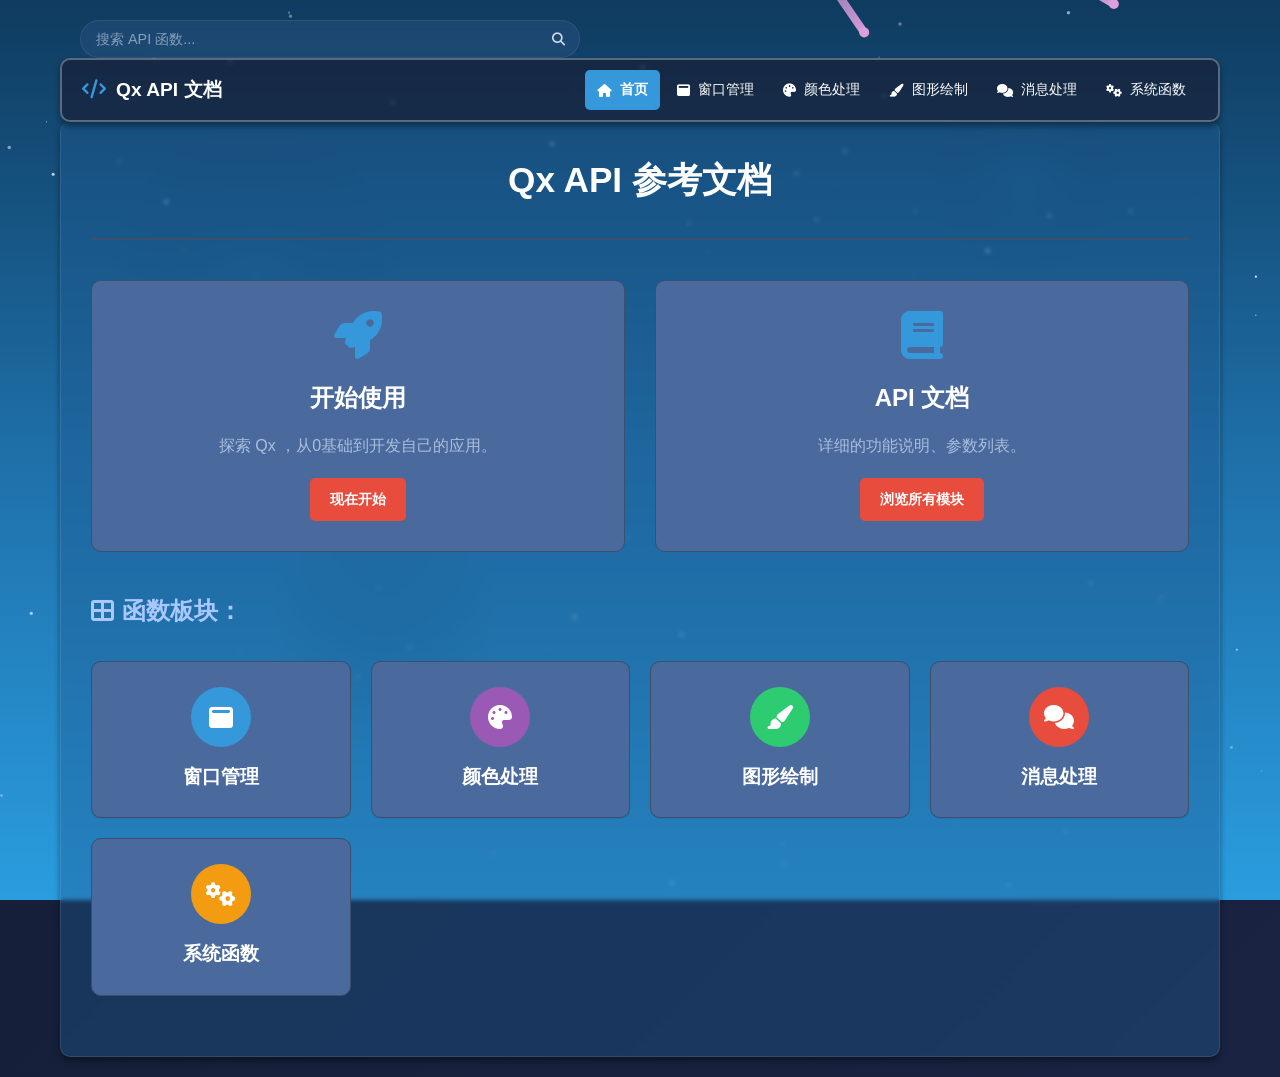
==== index.html @ e0a9a901 "Add files via upload" ====
<!DOCTYPE html>
<html lang="zh-CN">
<head>
    <meta charset="UTF-8">
    <meta name="viewport" content="width=device-width, initial-scale=1.0">
    <title>Qx  API 参考文档</title>
    <link rel="stylesheet" href="style.css">
    <link rel="stylesheet" href="https://cdnjs.cloudflare.com/ajax/libs/font-awesome/6.4.0/css/all.min.css">

    <script src="background.js"></script>
    <script src="script.js"></script>

</head>
<body>

    <!-- 添加背景画布 -->
    <div id="backgroundCanvasContainer" style="position: fixed; top: 0; left: 0; width: 100%; height: 100%; z-index: -1; overflow: hidden;">
        <canvas id="butterflyCanvas" style="display: block;"></canvas>
    </div>

    <div class="container">

        <!-- 搜索栏容器 -->
        <div class="nav-center">
            <div class="search-box">
                <input type="text" id="searchInput" placeholder="搜索 API 函数..."
                       onkeyup="searchAPI(event)"
                       onfocus="showSuggestions()"
                       onblur="hideSuggestions()">
                <button type="button" onclick="performSearch()" aria-label="搜索">
                    <i class="fas fa-search"></i>
                </button>
                <div class="search-suggestions" id="searchSuggestions"></div>
            </div>
        </div>

        <!-- 顶层导航 -->
        <div class="header-nav">
            <div class="nav-container">
                <div class="logo">
                    <i class="fas fa-code"></i>
                    <h1>Qx API 文档</h1>
                </div>
                <ul class="top-nav-links">
                    <li><a href="index.html" class="active"><i class="fas fa-home"></i>首页</a></li>
                    <li><a href="window.html"><i class="fas fa-window-maximize"></i>窗口管理</a></li>
                    <li><a href="color.html"><i class="fas fa-palette"></i>颜色处理</a></li>
                    <li><a href="graphics.html"><i class="fas fa-paint-brush"></i>图形绘制</a></li>
                    <li><a href="messages.html"><i class="fas fa-comments"></i>消息处理</a></li>
                    <li><a href="system.html"><i class="fas fa-cogs"></i>系统函数</a></li>
                </ul>
            </div>
        </div>



        <!-- 主内容区 -->
        <main class="main-content">
            <header class="page-header">
                <h1>Qx  API 参考文档</h1>
            </header>

            <section class="welcome-section">
                <div class="welcome-card">
                    <i class="fas fa-rocket"></i>
                    <h2>开始使用</h2>
                    <p>探索 Qx ，从0基础到开发自己的应用。</p>
                    <a href="#modules" class="btn-secondary">现在开始</a>
                </div>

                <div class="welcome-card">
                    <i class="fas fa-book"></i>
                    <h2>API 文档</h2>
                    <p>详细的功能说明、参数列表。</p>
                    <a href="#modules" class="btn-secondary">浏览所有模块</a>
                </div>
            </section>

            <section id="modules" class="modules-section">
                <h2><i class="fas fa-th-large"></i> 函数板块：</h2>

                <div class="module-grid">
                    <a href="window.html" class="module-card">
                        <div class="module-icon window">
                            <i class="fas fa-window-maximize"></i>
                        </div>
                        <h3>窗口管理</h3>
                    </a>

                    <a href="color.html" class="module-card">
                        <div class="module-icon" style="background: #9b59b6;">
                            <i class="fas fa-palette"></i>
                        </div>
                        <h3>颜色处理</h3>
                    </a>

                    <a href="graphics.html" class="module-card">
                        <div class="module-icon graphics">
                            <i class="fas fa-paint-brush"></i>
                        </div>
                        <h3>图形绘制</h3>
                    </a>

                    <a href="messages.html" class="module-card">
                        <div class="module-icon messages">
                            <i class="fas fa-comments"></i>
                        </div>
                        <h3>消息处理</h3>
                    </a>

                    <a href="system.html" class="module-card">
                        <div class="module-icon system">
                            <i class="fas fa-cogs"></i>
                        </div>
                        <h3>系统函数</h3>
                    </a>
                </div>
            </section>

        </main>
    </div>

    <script src="script.js"></script>
</body>
</html>
---- style.css ----
@font-face {
    font-family: 'QFont';
    src: url('./font.ttf') format('truetype');
    font-weight: normal;
    font-style: normal;
    font-display: swap;
}

:root {
    /* 深色主题配色 */
    --primary: #BEF0FF; /* 深蓝色背景 */
    --secondary: #3498db; /* 蓝色强调色 */
    --accent: #e74c3c; /* 红色警告/错误色 */
    --light: #4a6a9e; /* RGB(74, 106, 158) - 在深色模式下的变暗版本 */
    --dark: #2c3e6b; /* RGB(44, 62, 107) - 更深的卡片背景 */
    /* 文字颜色 */
    --text: #AAC8FF; /* 主要文字 */
    --text-secondary: #AABEDC; /* 次要文字 */
    --border: #3d4f6c; /* 调整边框颜色以匹配新卡片色 */

    --success: #2ecc71; /* 成功色 */
    --warning: #f39c12; /* 警告色 */
    --info: #17a2b8; /* 信息色 */
    --danger: #dc3545; /* 危险色 */
    /* 深色渐变背景 - 调整为与卡片更协调的色调 */
    --gradient-start: #121c33; /* 更深的蓝紫色 */
    --gradient-end: #1a2442; /* 与卡片同色系的深色 */
    /* 阴影 */
    --shadow-light: 0 2px 5px rgba(0, 0, 0, 0.3);
    --shadow-medium: 0 4px 6px rgba(0, 0, 0, 0.4);
    --shadow-heavy: 0 10px 20px rgba(0, 0, 0, 0.5);
    /* 搜索相关 - 调整为与卡片颜色协调 */
    --search-bg: rgba(74, 106, 158, 0.2);
    --search-focus-bg: rgba(74, 106, 158, 0.3);
    --search-border: rgba(74, 106, 158, 0.4);
    --search-placeholder: rgba(180, 200, 220, 0.7);
}

/* 基础样式重置 */
* {
    margin: 0;
    padding: 0;
    box-sizing: border-box;
}

body {
    font-family: 'QFont', -apple-system, BlinkMacSystemFont, 'Segoe UI', 'Microsoft YaHei', sans-serif;
    line-height: 1.6;
    color: var(--text);
    background: linear-gradient(135deg, var(--gradient-start) 0%, var(--gradient-end) 100%);
    min-height: 100vh;
    transition: all 0.3s ease;
}

.container {
    max-width: 1200px;
    margin: 0 auto;
    padding: 20px;
    display: flex;
    flex-direction: column;
    min-height: 100vh;
}

/* =============== 顶层导航栏样式 =============== */
.header-nav {
    background: rgba(26, 26, 46, 0.6); /* 半透明深色 */
    color: white;
    padding: 0;
    border-radius: 10px 10px 10px 10px;
    box-shadow: var(--shadow-medium);
    position: sticky;
    top: 20px;
    z-index: 1000;
    backdrop-filter: blur(2px);
    border: 2px solid rgba(255, 255, 255, 0.3);
}

.nav-container {
    max-width: 1200px;
    margin: 0 auto;
    padding: 0 20px;
    display: flex;
    justify-content: space-between;
    align-items: center;
    height: 60px;
}

.logo {
    display: flex;
    align-items: center;
    gap: 10px;
}

    .logo h1 {
        font-size: 1.2em;
        margin: 0;
        font-weight: 600;
        color: white;
    }

    .logo i {
        font-size: 1.2em;
        color: var(--secondary);
    }

/* 搜索栏容器 */
.nav-center {
    display: flex;
    flex: 1;
    justify-content: center;
    margin: 0 20px;
    max-width: 500px;
}

/* API搜索栏样式 */
.search-box {
    position: relative;
    width: 100%;
    max-width: 500px;
}

    .search-box input {
        width: 100%;
        padding: 10px 40px 10px 15px;
        background: var(--search-bg);
        border: 1px solid var(--search-border);
        border-radius: 25px;
        color: white;
        font-size: 0.9em;
        transition: all 0.3s ease;
        outline: none;
        font-family: 'QFont', -apple-system, BlinkMacSystemFont, 'Segoe UI', sans-serif;
        backdrop-filter: blur(5px);
    }

        .search-box input::placeholder {
            color: var(--search-placeholder);
        }

        .search-box input:focus {
            background: var(--search-focus-bg);
            border-color: var(--secondary);
            box-shadow: 0 0 0 2px rgba(52, 152, 219, 0.3);
        }

    .search-box button {
        position: absolute;
        right: 10px;
        top: 50%;
        transform: translateY(-50%);
        background: none;
        border: none;
        color: rgba(255, 255, 255, 0.8);
        cursor: pointer;
        padding: 5px;
        transition: color 0.3s;
    }

        .search-box button:hover {
            color: white;
        }

        .search-box button i {
            font-size: 1em;
        }

/* 搜索高亮效果 */
.search-highlight {
    position: relative;
    animation: searchPulse 2s ease-in-out;
    box-shadow: 0 0 0 3px rgba(52, 152, 219, 0.3) !important;
    z-index: 100;
}

@keyframes searchPulse {
    0% {
        box-shadow: 0 0 0 3px rgba(52, 152, 219, 0.3);
    }

    50% {
        box-shadow: 0 0 0 6px rgba(52, 152, 219, 0.5);
    }

    100% {
        box-shadow: 0 0 0 3px rgba(52, 152, 219, 0.3);
    }
}

/* 改进的搜索建议样式 */
.search-suggestion-item {
    display: block;
    padding: 12px 15px;
    text-decoration: none;
    color: var(--text);
    border-bottom: 1px solid rgba(255, 255, 255, 0.1);
    transition: all 0.3s ease;
    cursor: pointer;
}

    .search-suggestion-item:last-child {
        border-bottom: none;
    }

    .search-suggestion-item:hover,
    .search-suggestion-item.selected {
        background: linear-gradient(90deg, rgba(52, 152, 219, 0.2) 0%, rgba(52, 152, 219, 0.1) 50%, rgba(52, 152, 219, 0.05) 100%);
        border-left: 3px solid var(--secondary);
        padding-left: 12px;
    }

    .search-suggestion-item .suggestion-header {
        display: flex;
        justify-content: space-between;
        align-items: center;
        margin-bottom: 5px;
    }

    .search-suggestion-item .suggestion-name {
        font-weight: 600;
        color: white;
        font-size: 1em;
        margin: 0;
    }

    .search-suggestion-item .suggestion-category {
        font-size: 0.8em;
        color: var(--secondary);
        display: flex;
        align-items: center;
        gap: 5px;
        background: rgba(52, 152, 219, 0.1);
        padding: 2px 8px;
        border-radius: 10px;
    }

    .search-suggestion-item .suggestion-description {
        color: var(--text-secondary);
        font-size: 0.9em;
        margin-bottom: 5px;
        line-height: 1.4;
    }

    .search-suggestion-item .suggestion-signature {
        font-family: 'Consolas', 'Monaco', 'Courier New', monospace;
        color: var(--accent);
        font-size: 0.8em;
        opacity: 0.8;
        overflow: hidden;
        text-overflow: ellipsis;
        white-space: nowrap;
        background: rgba(0, 0, 0, 0.2);
        padding: 2px 6px;
        border-radius: 4px;
        border-left: 2px solid var(--accent);
    }

    .search-suggestion-item .highlight {
        background: linear-gradient(120deg, rgba(255, 193, 7, 0.3) 0%, rgba(255, 193, 7, 0.2) 100%);
        padding: 1px 4px;
        border-radius: 3px;
        color: #ffc107;
        font-weight: bold;
    }

.search-no-results {
    padding: 20px;
    text-align: center;
    color: var(--text-secondary);
    font-style: italic;
    display: flex;
    flex-direction: column;
    align-items: center;
    gap: 10px;
}

    .search-no-results i {
        font-size: 1.5em;
        color: var(--border);
        opacity: 0.6;
    }

/* 函数卡片添加ID用于跳转 */
.function-card {
    scroll-margin-top: 80px; /* 为固定导航栏留出空间 */
}

    .function-card[id]:target {
        animation: cardHighlight 2s ease-in-out;
    }

@keyframes cardHighlight {
    0% {
        box-shadow: 0 0 0 3px rgba(52, 152, 219, 0.3);
    }

    50% {
        box-shadow: 0 0 0 6px rgba(52, 152, 219, 0.5);
    }

    100% {
        box-shadow: 0 0 0 3px rgba(52, 152, 219, 0.3);
    }
}

/* 搜索建议下拉框 */
.search-suggestions {
    position: absolute;
    top: 100%;
    left: 0;
    right: 0;
    background: var(--dark);
    border-radius: 10px;
    box-shadow: var(--shadow-heavy);
    margin-top: 5px;
    z-index: 1001;
    display: none;
    max-height: 300px;
    overflow-y: auto;
    border: 1px solid var(--border);
    backdrop-filter: blur(3px);
}

.search-suggestion-item {
    display: block;
    padding: 12px 15px;
    text-decoration: none;
    color: var(--text);
    border-bottom: 1px solid var(--border);
    transition: all 0.3s ease;
}

    .search-suggestion-item:last-child {
        border-bottom: none;
    }

    .search-suggestion-item:hover {
        background: var(--light);
        transform: translateX(5px);
    }

.suggestion-name {
    font-weight: 600;
    color: white;
    margin-bottom: 4px;
    font-size: 1em;
}

    .suggestion-name .highlight {
        background-color: rgba(255, 193, 7, 0.3);
        padding: 0 2px;
        border-radius: 2px;
        color: var(--warning);
    }

.suggestion-description {
    color: var(--text-secondary);
    font-size: 0.9em;
    margin-bottom: 4px;
}

.suggestion-category {
    color: var(--secondary);
    font-size: 0.8em;
    display: flex;
    align-items: center;
    gap: 5px;
}

.search-no-results {
    padding: 15px;
    text-align: center;
    color: var(--text-secondary);
    font-style: italic;
}

.top-nav-links {
    display: flex;
    gap: 5px;
    list-style: none;
    margin: 0;
    padding: 0;
}

    .top-nav-links li {
        display: inline-block;
    }

    .top-nav-links a {
        color: white;
        text-decoration: none;
        padding: 8px 12px;
        border-radius: 5px;
        transition: all 0.3s ease;
        display: flex;
        align-items: center;
        gap: 8px;
        font-size: 0.9em;
    }

        .top-nav-links a:hover {
            background: rgba(255, 255, 255, 0.1);
            transform: translateY(-1px);
        }

        .top-nav-links a.active {
            background: var(--secondary);
            font-weight: 600;
        }

        .top-nav-links a i {
            font-size: 0.9em;
        }

/* 移动端导航适配 */
@media (max-width: 768px) {
    .nav-container {
        padding: 0 10px;
    }

    .logo h1 {
        font-size: 1em;
    }

    .top-nav-links a span {
        display: none;
    }

    .top-nav-links a {
        padding: 8px 10px;
    }

        .top-nav-links a i {
            font-size: 1.1em;
        }

    .nav-center {
        margin: 0 10px;
    }
}

/* =============== 主内容区 =============== */
.main-content {
    background: rgba(30, 90, 145, 0.4); /* 深蓝色半透明背景 */
    border-radius: 10px 10px 10px 10px;
    padding: 30px;
    box-shadow: var(--shadow-medium);
    flex: 1;
    margin-top: 0;
    backdrop-filter: blur(2px);
    border: 1px solid rgba(255, 255, 255, 0.1);
    border-top: none;
}

/* 面包屑导航 */
.breadcrumb {
    display: flex;
    align-items: center;
    gap: 8px;
    margin-bottom: 25px;
    color: var(--text-secondary);
    font-size: 0.9em;
    padding: 10px 0;
    border-bottom: 1px solid var(--border);
}

    .breadcrumb a {
        color: var(--secondary);
        text-decoration: none;
        transition: color 0.3s;
    }

        .breadcrumb a:hover {
            color: var(--accent);
            text-decoration: underline;
        }

    .breadcrumb i {
        font-size: 0.8em;
        color: var(--border);
    }

/* 页面标题 */
.page-header {
    text-align: center;
    margin-bottom: 40px;
    padding-bottom: 20px;
    border-bottom: 2px solid var(--border);
}

    .page-header h1 {
        color: white;
        font-size: 2.2em;
        margin-bottom: 10px;
        display: flex;
        align-items: center;
        justify-content: center;
        gap: 15px;
    }

    .page-header p {
        color: var(--text-secondary);
        font-size: 1.1em;
        max-width: 600px;
        margin: 0 auto;
        line-height: 1.5;
    }

/* 欢迎区域 */
.welcome-section {
    display: grid;
    grid-template-columns: repeat(auto-fit, minmax(300px, 1fr));
    gap: 30px;
    margin: 40px 0;
}

.welcome-card {
    background: var(--light);
    border-radius: 10px;
    padding: 30px;
    text-align: center;
    transition: all 0.3s ease;
    border-left: 5px solid var(--secondary);
    text-decoration: none;
    color: var(--text);
    display: block;
    border: 1px solid var(--border);
    backdrop-filter: blur(5px);
}

    .welcome-card:hover {
        transform: translateY(-5px);
        box-shadow: var(--shadow-heavy);
        border-left-color: var(--accent);
        border-color: var(--secondary);
    }

    .welcome-card i {
        font-size: 3em;
        color: var(--secondary);
        margin-bottom: 20px;
    }

    .welcome-card h2 {
        color: white;
        font-size: 1.5em;
        margin-bottom: 15px;
    }

    .welcome-card p {
        color: var(--text-secondary);
        line-height: 1.6;
        margin-bottom: 20px;
    }

/* 模块网格 */
.module-grid {
    display: grid;
    grid-template-columns: repeat(auto-fit, minmax(250px, 1fr));
    gap: 20px;
    margin: 30px 0;
}

.module-card {
    background: var(--light);
    border-radius: 10px;
    padding: 25px;
    text-align: center;
    text-decoration: none;
    color: var(--text);
    transition: all 0.3s ease;
    border: 1px solid var(--border);
    backdrop-filter: blur(2px);
}

    .module-card:hover {
        transform: translateY(-5px);
        box-shadow: var(--shadow-heavy);
        border-color: var(--secondary);
    }

.module-icon {
    width: 60px;
    height: 60px;
    background: var(--secondary);
    border-radius: 50%;
    display: flex;
    align-items: center;
    justify-content: center;
    margin: 0 auto 15px;
    color: white;
    font-size: 1.5em;
}

    .module-icon.window {
        background: #3498db;
    }

    .module-icon.graphics {
        background: #2ecc71;
    }

    .module-icon.messages {
        background: #e74c3c;
    }

    .module-icon.system {
        background: #f39c12;
    }

.module-card h3 {
    color: white;
    font-size: 1.2em;
    margin: 0;
}

/* 分类网格（图形和消息页面用） */
.category-grid {
    display: grid;
    grid-template-columns: repeat(auto-fit, minmax(300px, 1fr));
    gap: 25px;
    margin: 40px 0;
}

.category-card {
    background: var(--light);
    border-radius: 10px;
    padding: 30px;
    text-decoration: none;
    color: var(--text);
    transition: all 0.3s ease;
    border-left: 5px solid var(--secondary);
    display: block;
    border: 1px solid var(--border);
    backdrop-filter: blur(5px);
}

    .category-card:hover {
        transform: translateY(-5px);
        box-shadow: var(--shadow-heavy);
        border-left-color: var(--accent);
        border-color: var(--secondary);
    }

    .category-card h2 {
        color: white;
        font-size: 1.3em;
        margin-bottom: 15px;
        display: flex;
        align-items: center;
        gap: 10px;
    }

    .category-card p {
        color: var(--text-secondary);
        line-height: 1.6;
        margin-bottom: 20px;
    }

.card-icon {
    width: 60px;
    height: 60px;
    background: var(--secondary);
    border-radius: 50%;
    display: flex;
    align-items: center;
    justify-content: center;
    margin-bottom: 20px;
    color: white;
    font-size: 1.5em;
}

.btn, .btn-secondary {
    display: inline-block;
    padding: 10px 20px;
    background: var(--secondary);
    color: white;
    text-decoration: none;
    border-radius: 5px;
    transition: background 0.3s;
    border: none;
    cursor: pointer;
    font-size: 0.9em;
    font-weight: 600;
}

    .btn:hover, .btn-secondary:hover {
        background: #2980b9;
        transform: translateY(-2px);
    }

.btn-secondary {
    background: var(--accent);
}

    .btn-secondary:hover {
        background: #c0392b;
    }

/* 快速导航 */
.quick-nav {
    background: var(--light);
    border-radius: 10px;
    padding: 25px;
    margin-top: 40px;
    border-left: 5px solid var(--success);
    border: 1px solid var(--border);
    backdrop-filter: blur(5px);
}

    .quick-nav h3 {
        color: white;
        margin-bottom: 20px;
        display: flex;
        align-items: center;
        gap: 10px;
    }

.nav-links-grid {
    display: grid;
    grid-template-columns: repeat(auto-fit, minmax(200px, 1fr));
    gap: 15px;
}

.nav-link-item {
    display: block;
    padding: 12px 20px;
    background: var(--dark);
    color: var(--secondary);
    text-decoration: none;
    border-radius: 5px;
    border: 2px solid var(--secondary);
    transition: all 0.3s;
    text-align: center;
    font-size: 0.9em;
    font-weight: 600;
}

    .nav-link-item:hover {
        background: var(--secondary);
        color: white;
        transform: translateY(-2px);
    }

/* 类定义区域 */
.class-section, .struct-section, .enum-section {
    background: var(--light);
    border-radius: 10px;
    padding: 30px;
    margin: 30px 0;
    border-left: 5px solid var(--secondary);
    border: 1px solid var(--border);
    backdrop-filter: blur(5px);
}

.class-header {
    display: flex;
    align-items: center;
    gap: 15px;
    margin-bottom: 20px;
}

    .class-header h2 {
        color: white;
        font-size: 1.8em;
        margin: 0;
    }

.class-badge {
    background: var(--accent);
    color: white;
    padding: 5px 15px;
    border-radius: 20px;
    font-size: 0.8em;
    font-weight: 600;
}

.class-description {
    color: var(--text-secondary);
    font-size: 1.1em;
    line-height: 1.7;
    margin-bottom: 20px;
}

/* 函数网格 */
.function-grid {
    display: grid;
    grid-template-columns: repeat(auto-fit, minmax(550px, 1fr));
    gap: 20px;
    margin: 20px 0;
}

.function-card {
    background: var(--dark);
    border-radius: 8px;
    padding: 25px;
    border: 1px solid var(--border);
    transition: all 0.3s;
    box-shadow: var(--shadow-light);
    backdrop-filter: blur(5px);
}

    .function-card:hover {
        border-color: var(--secondary);
        box-shadow: 0 5px 20px rgba(52, 152, 219, 0.3);
        transform: translateY(-2px);
    }

.function-header {
    display: flex;
    justify-content: space-between;
    align-items: center;
    margin-bottom: 15px;
    padding-bottom: 10px;
    border-bottom: 1px solid var(--border);
}

.function-name {
    font-size: 1.3em;
    color: white;
    font-weight: 600;
}

.function-tag {
    background: rgba(52, 152, 219, 0.2);
    color: var(--secondary);
    padding: 4px 12px;
    border-radius: 4px;
    font-size: 0.9em;
    font-weight: 600;
    border: 1px solid rgba(52, 152, 219, 0.3);
}

.function-introduction {
    color: var(--text-secondary);
    font-size: 1.1em;
    line-height: 1.7;
    margin-bottom: 20px;
    padding: 15px;
    background: rgba(255, 255, 255, 0.05);
    border-radius: 6px;
    border-left: 3px solid var(--info);
}

    .function-introduction i {
        color: var(--info);
        margin-right: 8px;
    }

.function-signature {
    font-family: 'Consolas', 'Monaco', 'Courier New', monospace;
    background: #1a1a2e;
    color: #e0e0e0;
    padding: 20px;
    border-radius: 6px;
    margin-bottom: 20px;
    overflow-x: auto;
    white-space: nowrap;
    font-size: 0.9em;
    border: 1px solid var(--border);
}

.return-type {
    color: #e74c3c;
    font-weight: 600;
}

.func-name {
    color: var(--secondary);
    font-weight: 600;
}

.param-list {
    color: #e0e0e0;
}

.param {
    color: #f1c40f;
}

/* 参数表格 */
.params-section {
    margin-top: 20px;
}

    .params-section h4 {
        color: white;
        margin-bottom: 15px;
        display: flex;
        align-items: center;
        gap: 10px;
        font-size: 1.1em;
    }

.params-table, .enum-table, .mouse-table {
    width: 100%;
    border-collapse: collapse;
    font-size: 0.9em;
    background: var(--dark);
    border-radius: 8px;
    overflow: hidden;
    border: 1px solid var(--border);
}

    .params-table th, .enum-table th, .mouse-table th {
        background: var(--light);
        padding: 12px 15px;
        text-align: left;
        font-weight: 600;
        color: white;
        border-bottom: 2px solid var(--border);
    }

    .params-table td, .enum-table td, .mouse-table td {
        padding: 12px 15px;
        border-bottom: 1px solid var(--border);
        color: var(--text);
    }

    .params-table tr:hover, .enum-table tr:hover, .mouse-table tr:hover {
        background: rgba(255, 255, 255, 0.05);
    }

.param-name {
    font-family: 'Consolas', monospace;
    color: var(--secondary);
    font-weight: 600;
}

.param-type {
    font-family: 'Consolas', monospace;
    color: var(--accent);
}

.param-default {
    font-family: 'Consolas', monospace;
    color: var(--success);
}

.enum-value, .button-value {
    font-family: 'Consolas', monospace;
    color: var(--accent);
    font-weight: 600;
}

.enum-desc {
    color: var(--text-secondary);
}

/* 结构定义 */
.struct-definition {
    font-family: 'Consolas', 'Monaco', 'Courier New', monospace;
    background: #1a1a2e;
    color: #e0e0e0;
    padding: 20px;
    border-radius: 6px;
    margin-bottom: 20px;
    overflow-x: auto;
    font-size: 0.9em;
    border: 1px solid var(--border);
}

.struct-field {
    color: #f1c40f;
}

.struct-type {
    color: var(--secondary);
}

/* 对齐方式示例 */
.alignment-examples {
    display: grid;
    grid-template-columns: repeat(auto-fit, minmax(300px, 1fr));
    gap: 20px;
    margin-top: 20px;
}

.alignment-example {
    background: var(--light);
    border-radius: 8px;
    padding: 20px;
    border: 1px solid var(--border);
    backdrop-filter: blur(5px);
}

    .alignment-example h5 {
        color: white;
        margin-bottom: 10px;
        font-size: 1.1em;
    }

.alignment-visual {
    display: flex;
    flex-direction: column;
    align-items: center;
    margin-top: 15px;
}

.alignment-box {
    width: 200px;
    height: 100px;
    border: 2px solid var(--secondary);
    position: relative;
    margin-bottom: 10px;
    background: var(--dark);
}

.alignment-point {
    width: 6px;
    height: 6px;
    background: var(--accent);
    border-radius: 50%;
    position: absolute;
}

.alignment-label {
    font-size: 0.9em;
    color: var(--text-secondary);
}

/* 相关函数链接 */
.related-functions {
    background: var(--light);
    border-radius: 10px;
    padding: 25px;
    margin-top: 40px;
    border-left: 5px solid var(--info);
    border: 1px solid var(--border);
    backdrop-filter: blur(5px);
}

    .related-functions h3 {
        color: white;
        margin-bottom: 20px;
        display: flex;
        align-items: center;
        gap: 10px;
    }

.related-links {
    display: flex;
    flex-wrap: wrap;
    gap: 15px;
}

.related-link {
    display: inline-block;
    padding: 10px 20px;
    background: var(--dark);
    color: var(--secondary);
    text-decoration: none;
    border-radius: 5px;
    border: 2px solid var(--secondary);
    transition: all 0.3s;
    font-size: 0.9em;
    font-weight: 600;
}

    .related-link:hover {
        background: var(--secondary);
        color: white;
        transform: translateY(-2px);
    }

/* 页脚 */
.footer {
    text-align: center;
    margin-top: 40px;
    padding-top: 20px;
    border-top: 1px solid var(--border);
    color: var(--text-secondary);
    font-size: 0.8em;
    padding-bottom: 20px;
}

/* 响应式设计 */
@media (max-width: 768px) {
    .container {
        padding: 10px;
    }

    .main-content {
        padding: 20px;
    }

    .page-header h1 {
        font-size: 1.8em;
    }

    .function-grid {
        grid-template-columns: 1fr;
    }

    .category-grid, .welcome-section, .module-grid {
        grid-template-columns: 1fr;
    }

    .function-signature {
        font-size: 0.8em;
        padding: 15px;
    }

    .params-table, .enum-table, .mouse-table {
        font-size: 0.8em;
    }

        .params-table th, .enum-table th, .mouse-table th,
        .params-table td, .enum-table td, .mouse-table td {
            padding: 8px 10px;
        }

    .alignment-examples {
        grid-template-columns: 1fr;
    }
}
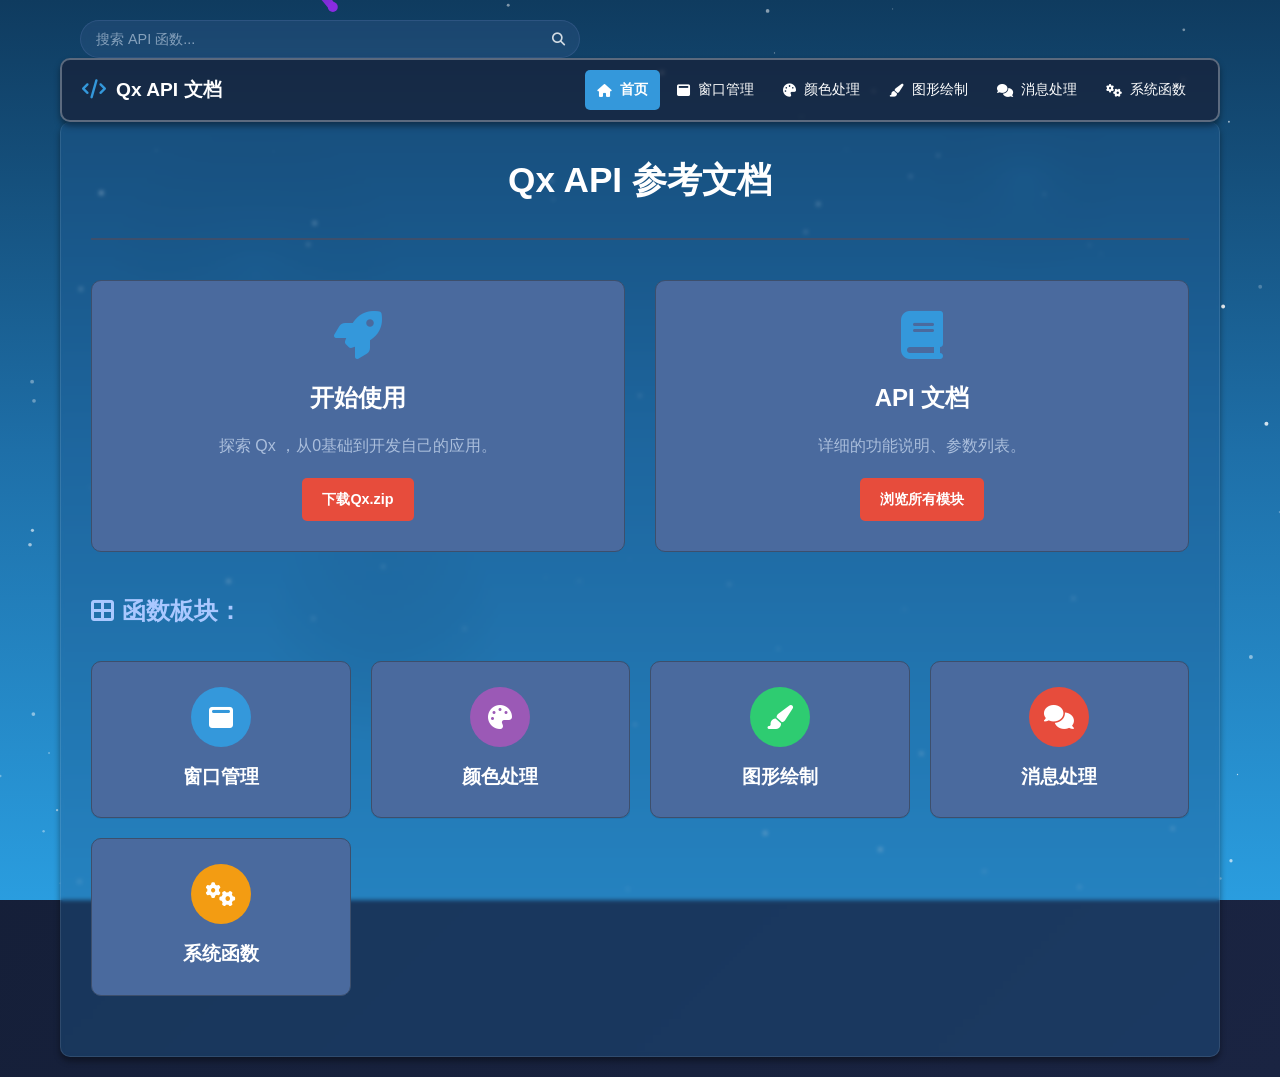
==== commit b15d8164: "Add files via upload" ====
--- a/index.html
+++ b/index.html
@@ -65,7 +65,7 @@
                     <i class="fas fa-rocket"></i>
                     <h2>开始使用</h2>
                     <p>探索 Qx ，从0基础到开发自己的应用。</p>
-                    <a href="#modules" class="btn-secondary">现在开始</a>
+                    <a href="Qx.zip" class="btn-secondary">下载Qx.zip</a>
                 </div>
 
                 <div class="welcome-card">
